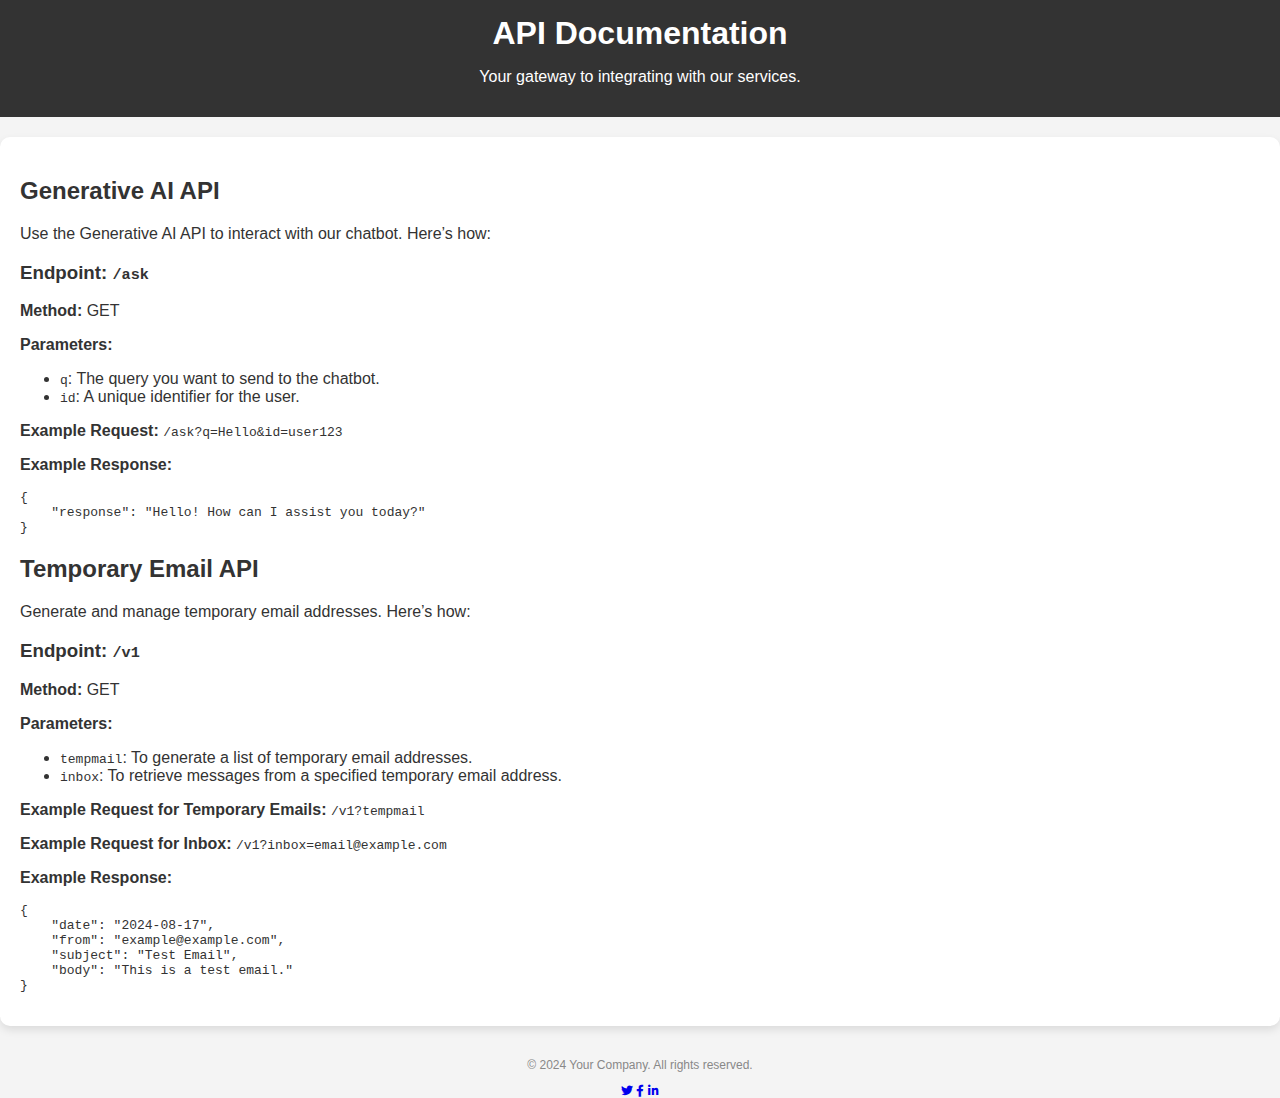
==== index.html @ 4baccab5 "Update index.html" ====
<!DOCTYPE html>
<html lang="en">
<head>
    <meta charset="UTF-8">
    <meta name="viewport" content="width=device-width, initial-scale=1.0">
    <title>API Documentation</title>
    <link rel="stylesheet" href="/styles.css">
    <!-- Adding FontAwesome for social icons -->
    <link rel="stylesheet" href="https://cdnjs.cloudflare.com/ajax/libs/font-awesome/6.0.0-beta3/css/all.min.css">
</head>
<body>
    <header>
        <div class="container">
            <h1>API Documentation</h1>
            <p>Your gateway to integrating with our services.</p>
        </div>
    </header>
    <main class="container">
        <section id="api-1">
            <h2>Generative AI API</h2>
            <p>Use the Generative AI API to interact with our chatbot. Here’s how:</p>
            <h3>Endpoint: <code>/ask</code></h3>
            <p><strong>Method:</strong> GET</p>
            <p><strong>Parameters:</strong></p>
            <ul>
                <li><code>q</code>: The query you want to send to the chatbot.</li>
                <li><code>id</code>: A unique identifier for the user.</li>
            </ul>
            <p><strong>Example Request:</strong> <code>/ask?q=Hello&id=user123</code></p>
            <p><strong>Example Response:</strong></p>
            <pre><code>{
    "response": "Hello! How can I assist you today?"
}</code></pre>
        </section>
        
        <section id="api-2">
            <h2>Temporary Email API</h2>
            <p>Generate and manage temporary email addresses. Here’s how:</p>
            <h3>Endpoint: <code>/v1</code></h3>
            <p><strong>Method:</strong> GET</p>
            <p><strong>Parameters:</strong></p>
            <ul>
                <li><code>tempmail</code>: To generate a list of temporary email addresses.</li>
                <li><code>inbox</code>: To retrieve messages from a specified temporary email address.</li>
            </ul>
            <p><strong>Example Request for Temporary Emails:</strong> <code>/v1?tempmail</code></p>
            <p><strong>Example Request for Inbox:</strong> <code>/v1?inbox=email@example.com</code></p>
            <p><strong>Example Response:</strong></p>
            <pre><code>{
    "date": "2024-08-17",
    "from": "example@example.com",
    "subject": "Test Email",
    "body": "This is a test email."
}</code></pre>
        </section>
    </main>
    <footer>
        <div class="container">
            <p>&copy; 2024 Your Company. All rights reserved.</p>
            <div class="social-icons">
                <a href="https://twitter.com/yourcompany" target="_blank"><i class="fab fa-twitter"></i></a>
                <a href="https://facebook.com/yourcompany" target="_blank"><i class="fab fa-facebook-f"></i></a>
                <a href="https://linkedin.com/company/yourcompany" target="_blank"><i class="fab fa-linkedin-in"></i></a>
            </div>
        </div>
    </footer>
</body>
</html>
---- styles.css ----
/* General Styles */
body {
    font-family: Arial, sans-serif;
    margin: 0;
    padding: 0;
    background: #f4f4f4;
    color: #333;
}

header {
    background: #333;
    color: #fff;
    padding: 15px;
    text-align: center;
    position: relative;
}

header h1 {
    margin: 0;
    font-size: 2rem;
}

main.container {
    padding: 20px;
    background: #fff;
    box-shadow: 0 4px 8px rgba(0, 0, 0, 0.1);
    border-radius: 10px;
    margin-top: 20px;
}

/* About Page Styles */
.glass-container {
    position: relative;
    width: 100%;
    max-width: 600px;
    background: rgba(255, 255, 255, 0.1);
    border-radius: 10px;
    backdrop-filter: blur(10px);
    overflow: hidden;
    box-shadow: 0 0 5px rgba(255, 255, 255, 0.2), 0 0 10px rgba(255, 255, 255, 0.3);
    animation: fadeIn 2s ease-out;
    margin-bottom: 20px;
    padding: 20px;
    box-sizing: border-box;
    overflow-y: auto;
}

.profile-picture-container {
    position: absolute;
    top: -40px; /* Adjust this value as needed */
    right: 20px; /* Adjust this value to position it outside */
    width: 80px;
    height: 80px;
    border-radius: 50%;
    overflow: hidden;
    z-index: 1;
    padding: 0; /* Removed padding */
    box-shadow: 0 0 10px rgba(255, 255, 255, 0.5);
    animation: fadeInProfile 2s ease-out;
    display: flex; /* Added flexbox to center the image */
    justify-content: center; /* Center horizontally */
    align-items: center; /* Center vertically */
    pointer-events: none; /* Prevent interaction */
}

.profile-picture {
    width: 115%;
    height: 115%;
    object-fit: cover;
    pointer-events: none; /* Prevent interaction */
}

@keyframes fadeIn {
    0% {
        opacity: 0;
        transform: scale(0.9);
    }
    100% {
        opacity: 1;
        transform: scale(1);
    }
}

@keyframes fadeInProfile {
    0% {
        opacity: 0;
        transform: scale(0.5);
    }
    100% {
        opacity: 1;
        transform: scale(1);
    }
}

.glass-content {
    color: #ffdf80;
    width: 100%;
    flex-grow: 1;
    padding-top: 60px; /* Adjusted to ensure profile picture is fully inside the box */
    box-sizing: border-box;
    overflow-y: auto;
    text-align: left;
}

.glass-content h1, .glass-content h3, .glass-content p {
    margin: 0;
    margin-bottom: 10px;
}

.glass-content p {
    font-size: 14px;
    opacity: 0.8;
}

@keyframes sideAnimation {
    0% { transform: translateX(-50%) translateY(-50%) rotate(0deg); }
    50% { transform: translateX(-50%) translateY(-50%) rotate(180deg); }
    100% { transform: translateX(-50%) translateY(-50%) rotate(360deg); }
}

.glass-container::before {
    content: '';
    position: absolute;
    top: -10px;
    left: -10px;
    right: -10px;
    bottom: -10px;
    border-radius: 15px;
    background: linear-gradient(45deg, rgba(255, 255, 255, 0.2), rgba(255, 255, 255, 0));
    animation: sideAnimation 5s infinite linear;
    pointer-events: none;
}

@media (min-width: 600px) {
    .glass-container {
        width: 80%;
    }

    .glass-container.large {
        height: auto; /* Increased height for the first box */
    }

    .glass-container.small {
        height: auto; /* Adjusted height for the second box */
    }
}

@media (max-width: 599px) {
    .glass-container {
        width: 90%;
        margin-left: auto;
        margin-right: auto;
    }

    .glass-container.large,
    .glass-container.small {
        height: auto; /* Allow height to adjust based on content */
    }

    .glass-content {
        padding-top: 60px; /* Adjust padding for smaller screens */
    }

    .profile-picture-container {
        top: 20px; /* Adjust position for smaller screens */
        right: 20px; /* Adjust right position for smaller screens */
        width: 70px;
        height: 70px;
    }
}

/* Footer Styles */
footer {
    margin-top: 20px;
    text-align: center;
    font-size: 12px;
    color: #888;
    width: 100%; /* Ensure footer takes full width */
    display: flex;
    justify-content: center;
}

/* Side Menu Styles */
.menu {
    position: fixed;
    top: 0;
    right: 0;
    width: 250px;
    height: 100%;
    background: #333;
    color: #fff;
    transform: translateX(100%);
    transition: transform 0.3s ease;
    overflow-y: auto;
    z-index: 1000;
    box-shadow: -2px 0 5px rgba(0, 0, 0, 0.2);
}

.menu.open {
    transform: translateX(0);
}

.menu-content {
    padding: 20px;
}

.menu-content h2 {
    margin-top: 0;
}

.menu-content a {
    color: #fff;
    text-decoration: none;
    display: block;
    padding: 10px 0;
    transition: background 0.3s ease;
}

.menu-content a:hover {
    background: #444;
}

.menu-toggle {
    position: fixed;
    top: 20px;
    right: 20px;
    background: #333;
    color: #fff;
    border: none;
    padding: 10px;
    border-radius: 50%;
    cursor: pointer;
    box-shadow: 0 4px 8px rgba(0, 0, 0, 0.3);
    transition: background 0.3s ease;
    z-index: 1001;
}

.menu-toggle:hover {
    background: #444;
}

.menu-toggle i {
    font-size: 1.5rem;
}

/* Responsive Design */
@media (max-width: 768px) {
    .menu {
        width: 200px;
    }

    .container {
        width: 95%;
    }
}

@media (max-width: 576px) {
    .menu {
        width: 100%;
    }

    .menu-content {
        font-size: 0.9rem;
    }
}
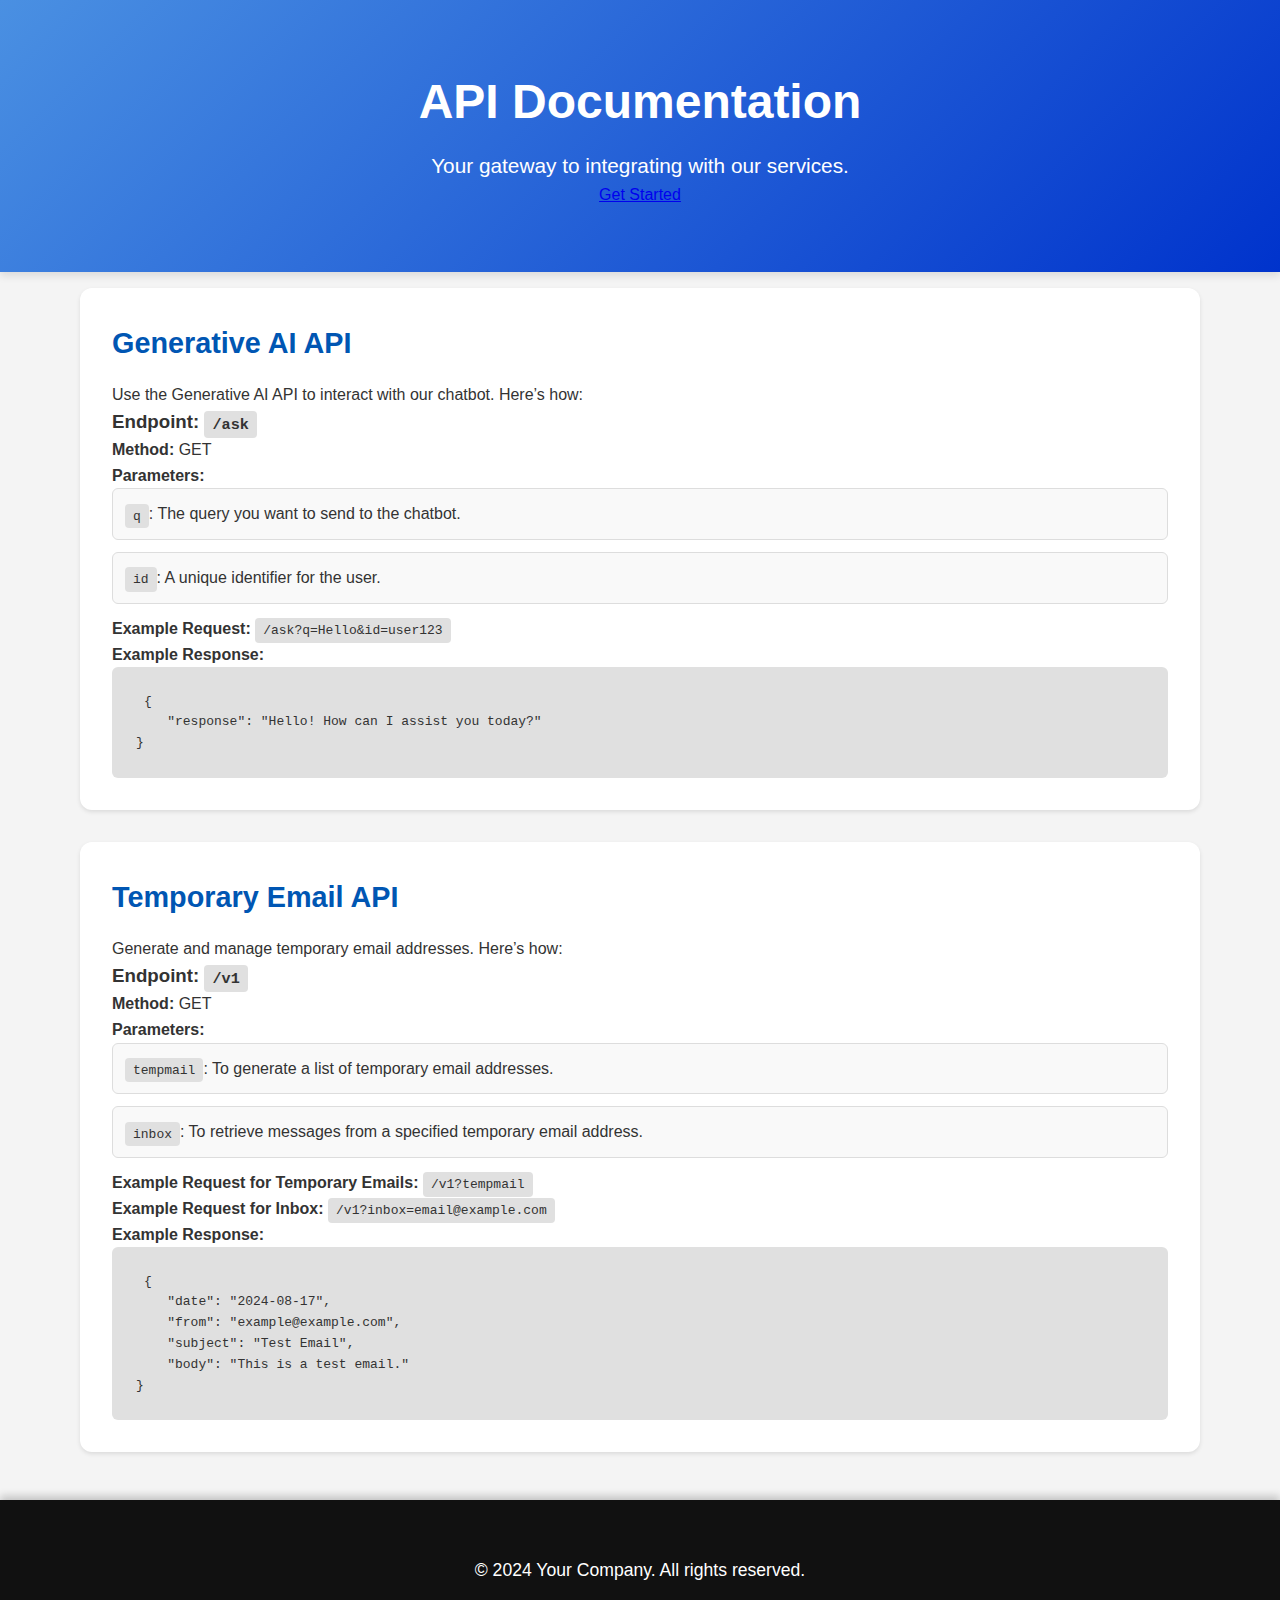
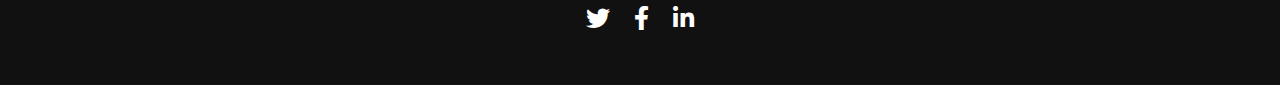
==== commit 5a176d8b: "Update index.html" ====
--- a/index.html
+++ b/index.html
@@ -7,12 +7,15 @@
     <link rel="stylesheet" href="/styles.css">
     <!-- Adding FontAwesome for social icons -->
     <link rel="stylesheet" href="https://cdnjs.cloudflare.com/ajax/libs/font-awesome/6.0.0-beta3/css/all.min.css">
+    <!-- Adding Google Fonts -->
+    <link href="https://fonts.googleapis.com/css2?family=Poppins:wght@300;400;600&display=swap" rel="stylesheet">
 </head>
 <body>
     <header>
         <div class="container">
             <h1>API Documentation</h1>
             <p>Your gateway to integrating with our services.</p>
+            <a href="#api-1" class="cta-button">Get Started</a>
         </div>
     </header>
     <main class="container">
--- a/styles.css
+++ b/styles.css
@@ -1,265 +1,148 @@
-/* General Styles */
-body {
-    font-family: Arial, sans-serif;
+/* Reset default browser styles */
+* {
     margin: 0;
     padding: 0;
-    background: #f4f4f4;
-    color: #333;
+    box-sizing: border-box;
 }
 
+body {
+    font-family: 'Arial', sans-serif;
+    line-height: 1.6;
+    color: #333;
+    background-color: #f4f4f4;
+}
+
+/* Responsive container */
+.container {
+    width: 90%;
+    max-width: 1200px;
+    margin: 0 auto;
+    padding: 1rem;
+}
+
+/* Header Styles */
 header {
-    background: #333;
+    background: linear-gradient(135deg, #4a90e2, #0033cc);
     color: #fff;
-    padding: 15px;
+    padding: 3rem 1rem;
     text-align: center;
-    position: relative;
+    box-shadow: 0 4px 8px rgba(0, 0, 0, 0.1);
 }
 
 header h1 {
-    margin: 0;
-    font-size: 2rem;
+    font-size: 3rem;
+    margin-bottom: 0.5rem;
 }
 
-main.container {
-    padding: 20px;
-    background: #fff;
-    box-shadow: 0 4px 8px rgba(0, 0, 0, 0.1);
-    border-radius: 10px;
-    margin-top: 20px;
+header p {
+    font-size: 1.3rem;
 }
 
-/* About Page Styles */
-.glass-container {
-    position: relative;
-    width: 100%;
-    max-width: 600px;
-    background: rgba(255, 255, 255, 0.1);
-    border-radius: 10px;
-    backdrop-filter: blur(10px);
-    overflow: hidden;
-    box-shadow: 0 0 5px rgba(255, 255, 255, 0.2), 0 0 10px rgba(255, 255, 255, 0.3);
-    animation: fadeIn 2s ease-out;
-    margin-bottom: 20px;
-    padding: 20px;
-    box-sizing: border-box;
-    overflow-y: auto;
+/* Main Section */
+main {
+    padding: 2rem 0;
 }
 
-.profile-picture-container {
-    position: absolute;
-    top: -40px; /* Adjust this value as needed */
-    right: 20px; /* Adjust this value to position it outside */
-    width: 80px;
-    height: 80px;
-    border-radius: 50%;
-    overflow: hidden;
-    z-index: 1;
-    padding: 0; /* Removed padding */
-    box-shadow: 0 0 10px rgba(255, 255, 255, 0.5);
-    animation: fadeInProfile 2s ease-out;
-    display: flex; /* Added flexbox to center the image */
-    justify-content: center; /* Center horizontally */
-    align-items: center; /* Center vertically */
-    pointer-events: none; /* Prevent interaction */
+/* Section Styles */
+section {
+    background: #fff;
+    border-radius: 12px;
+    box-shadow: 0 2px 4px rgba(0, 0, 0, 0.1);
+    padding: 2rem;
+    margin-bottom: 2rem;
 }
 
-.profile-picture {
-    width: 115%;
-    height: 115%;
-    object-fit: cover;
-    pointer-events: none; /* Prevent interaction */
+h2 {
+    color: #0056b3;
+    font-size: 1.8rem;
+    margin-bottom: 1rem;
 }
 
-@keyframes fadeIn {
-    0% {
-        opacity: 0;
-        transform: scale(0.9);
-    }
-    100% {
-        opacity: 1;
-        transform: scale(1);
-    }
+code {
+    background: #e0e0e0;
+    padding: 0.3rem 0.5rem;
+    border-radius: 4px;
 }
 
-@keyframes fadeInProfile {
-    0% {
-        opacity: 0;
-        transform: scale(0.5);
-    }
-    100% {
-        opacity: 1;
-        transform: scale(1);
-    }
+pre {
+    background: #e0e0e0;
+    padding: 1.5rem;
+    border-radius: 6px;
+    overflow-x: auto;
 }
 
-.glass-content {
-    color: #ffdf80;
-    width: 100%;
-    flex-grow: 1;
-    padding-top: 60px; /* Adjusted to ensure profile picture is fully inside the box */
-    box-sizing: border-box;
-    overflow-y: auto;
-    text-align: left;
+/* List Styles */
+ul {
+    list-style: none;
+    padding-left: 0;
 }
 
-.glass-content h1, .glass-content h3, .glass-content p {
-    margin: 0;
-    margin-bottom: 10px;
-}
-
-.glass-content p {
-    font-size: 14px;
-    opacity: 0.8;
-}
-
-@keyframes sideAnimation {
-    0% { transform: translateX(-50%) translateY(-50%) rotate(0deg); }
-    50% { transform: translateX(-50%) translateY(-50%) rotate(180deg); }
-    100% { transform: translateX(-50%) translateY(-50%) rotate(360deg); }
-}
-
-.glass-container::before {
-    content: '';
-    position: absolute;
-    top: -10px;
-    left: -10px;
-    right: -10px;
-    bottom: -10px;
-    border-radius: 15px;
-    background: linear-gradient(45deg, rgba(255, 255, 255, 0.2), rgba(255, 255, 255, 0));
-    animation: sideAnimation 5s infinite linear;
-    pointer-events: none;
-}
-
-@media (min-width: 600px) {
-    .glass-container {
-        width: 80%;
-    }
-
-    .glass-container.large {
-        height: auto; /* Increased height for the first box */
-    }
-
-    .glass-container.small {
-        height: auto; /* Adjusted height for the second box */
-    }
-}
-
-@media (max-width: 599px) {
-    .glass-container {
-        width: 90%;
-        margin-left: auto;
-        margin-right: auto;
-    }
-
-    .glass-container.large,
-    .glass-container.small {
-        height: auto; /* Allow height to adjust based on content */
-    }
-
-    .glass-content {
-        padding-top: 60px; /* Adjust padding for smaller screens */
-    }
-
-    .profile-picture-container {
-        top: 20px; /* Adjust position for smaller screens */
-        right: 20px; /* Adjust right position for smaller screens */
-        width: 70px;
-        height: 70px;
-    }
+ul li {
+    background: #f9f9f9;
+    border: 1px solid #ddd;
+    border-radius: 6px;
+    margin-bottom: 0.75rem;
+    padding: 0.75rem;
 }
 
 /* Footer Styles */
 footer {
-    margin-top: 20px;
+    background: #111;
+    color: #fff;
     text-align: center;
-    font-size: 12px;
-    color: #888;
-    width: 100%; /* Ensure footer takes full width */
-    display: flex;
-    justify-content: center;
+    padding: 2rem 0;
+    position: relative;
+    width: 100%;
+    box-shadow: 0 -4px 8px rgba(0, 0, 0, 0.2);
 }
 
-/* Side Menu Styles */
-.menu {
-    position: fixed;
-    top: 0;
-    right: 0;
-    width: 250px;
-    height: 100%;
-    background: #333;
-    color: #fff;
-    transform: translateX(100%);
-    transition: transform 0.3s ease;
-    overflow-y: auto;
-    z-index: 1000;
-    box-shadow: -2px 0 5px rgba(0, 0, 0, 0.2);
+footer p {
+    font-size: 1.1rem;
+    margin: 0.5rem 0;
 }
 
-.menu.open {
-    transform: translateX(0);
+footer .social-icons {
+    margin-top: 1rem;
 }
 
-.menu-content {
-    padding: 20px;
-}
-
-.menu-content h2 {
-    margin-top: 0;
-}
-
-.menu-content a {
+footer .social-icons a {
+    margin: 0 10px;
+    text-decoration: none;
     color: #fff;
-    text-decoration: none;
-    display: block;
-    padding: 10px 0;
-    transition: background 0.3s ease;
-}
-
-.menu-content a:hover {
-    background: #444;
-}
-
-.menu-toggle {
-    position: fixed;
-    top: 20px;
-    right: 20px;
-    background: #333;
-    color: #fff;
-    border: none;
-    padding: 10px;
-    border-radius: 50%;
-    cursor: pointer;
-    box-shadow: 0 4px 8px rgba(0, 0, 0, 0.3);
-    transition: background 0.3s ease;
-    z-index: 1001;
-}
-
-.menu-toggle:hover {
-    background: #444;
-}
-
-.menu-toggle i {
     font-size: 1.5rem;
 }
 
 /* Responsive Design */
 @media (max-width: 768px) {
-    .menu {
-        width: 200px;
+    header h1 {
+        font-size: 2.2rem;
     }
 
-    .container {
-        width: 95%;
+    header p {
+        font-size: 1.1rem;
+    }
+
+    section {
+        padding: 1.5rem;
+    }
+
+    h2 {
+        font-size: 1.6rem;
+    }
+
+    ul li {
+        font-size: 0.9rem;
+    }
+
+    footer {
+        padding: 1.5rem 0;
+    }
+
+    footer p {
+        font-size: 1rem;
+    }
+
+    footer .social-icons a {
+        font-size: 1.3rem;
     }
 }
-
-@media (max-width: 576px) {
-    .menu {
-        width: 100%;
-    }
-
-    .menu-content {
-        font-size: 0.9rem;
-    }
-}
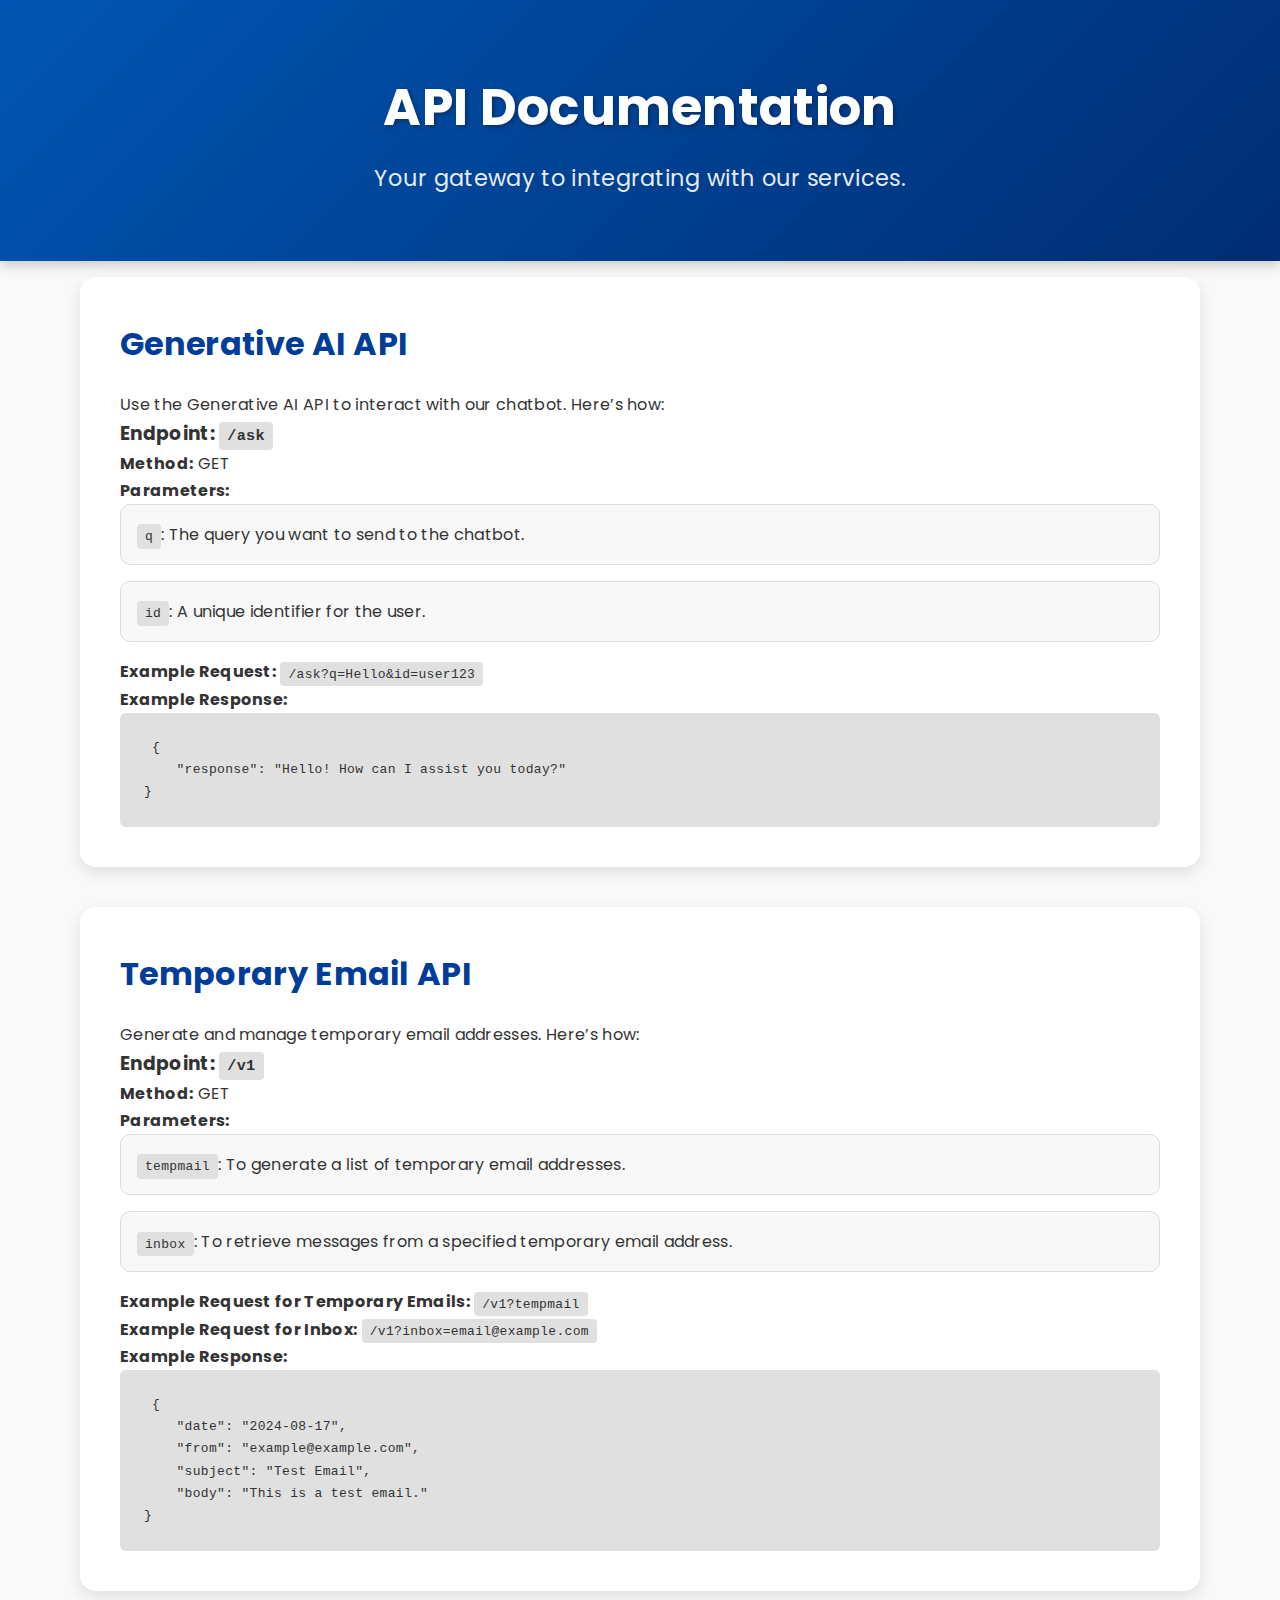
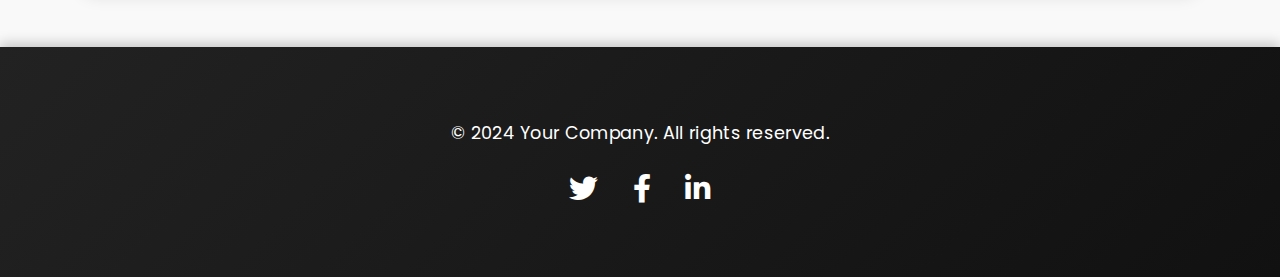
==== commit ff028bf4: "Update index.html" ====
--- a/index.html
+++ b/index.html
@@ -5,17 +5,15 @@
     <meta name="viewport" content="width=device-width, initial-scale=1.0">
     <title>API Documentation</title>
     <link rel="stylesheet" href="/styles.css">
-    <!-- Adding FontAwesome for social icons -->
+    <!-- Adding Google Fonts and FontAwesome -->
+    <link href="https://fonts.googleapis.com/css2?family=Poppins:wght@300;400;600&display=swap" rel="stylesheet">
     <link rel="stylesheet" href="https://cdnjs.cloudflare.com/ajax/libs/font-awesome/6.0.0-beta3/css/all.min.css">
-    <!-- Adding Google Fonts -->
-    <link href="https://fonts.googleapis.com/css2?family=Poppins:wght@300;400;600&display=swap" rel="stylesheet">
 </head>
 <body>
     <header>
         <div class="container">
             <h1>API Documentation</h1>
             <p>Your gateway to integrating with our services.</p>
-            <a href="#api-1" class="cta-button">Get Started</a>
         </div>
     </header>
     <main class="container">
--- a/styles.css
+++ b/styles.css
@@ -5,11 +5,16 @@
     box-sizing: border-box;
 }
 
+html {
+    scroll-behavior: smooth;
+}
+
 body {
-    font-family: 'Arial', sans-serif;
-    line-height: 1.6;
+    font-family: 'Poppins', sans-serif;
+    line-height: 1.7;
     color: #333;
-    background-color: #f4f4f4;
+    background-color: #f9f9f9;
+    letter-spacing: 0.02em;
 }
 
 /* Responsive container */
@@ -22,20 +27,38 @@
 
 /* Header Styles */
 header {
-    background: linear-gradient(135deg, #4a90e2, #0033cc);
+    background: linear-gradient(135deg, #0056b3, #002d73);
     color: #fff;
     padding: 3rem 1rem;
     text-align: center;
-    box-shadow: 0 4px 8px rgba(0, 0, 0, 0.1);
+    box-shadow: 0 4px 12px rgba(0, 0, 0, 0.2);
 }
 
 header h1 {
-    font-size: 3rem;
+    font-size: 3.2rem;
     margin-bottom: 0.5rem;
+    text-shadow: 2px 2px 4px rgba(0, 0, 0, 0.3);
 }
 
 header p {
-    font-size: 1.3rem;
+    font-size: 1.4rem;
+    opacity: 0.9;
+}
+
+.cta-button {
+    display: inline-block;
+    background-color: #0056b3;
+    color: #fff;
+    padding: 1rem 2rem;
+    border-radius: 50px;
+    text-decoration: none;
+    font-size: 1.2rem;
+    margin-top: 1rem;
+    transition: background-color 0.3s ease;
+}
+
+.cta-button:hover {
+    background-color: #003d99;
 }
 
 /* Main Section */
@@ -46,16 +69,17 @@
 /* Section Styles */
 section {
     background: #fff;
-    border-radius: 12px;
-    box-shadow: 0 2px 4px rgba(0, 0, 0, 0.1);
-    padding: 2rem;
-    margin-bottom: 2rem;
+    border-radius: 16px;
+    box-shadow: 0 6px 16px rgba(0, 0, 0, 0.1);
+    padding: 2.5rem;
+    margin-bottom: 2.5rem;
+    animation: fadeInUp 0.6s ease-out;
 }
 
 h2 {
-    color: #0056b3;
-    font-size: 1.8rem;
-    margin-bottom: 1rem;
+    color: #003d99;
+    font-size: 2rem;
+    margin-bottom: 1.2rem;
 }
 
 code {
@@ -78,22 +102,27 @@
 }
 
 ul li {
-    background: #f9f9f9;
+    background: #f8f8f8;
     border: 1px solid #ddd;
-    border-radius: 6px;
-    margin-bottom: 0.75rem;
-    padding: 0.75rem;
+    border-radius: 10px;
+    margin-bottom: 1rem;
+    padding: 1rem;
+    transition: box-shadow 0.2s ease;
+}
+
+ul li:hover {
+    box-shadow: 0 2px 8px rgba(0, 0, 0, 0.1);
 }
 
 /* Footer Styles */
 footer {
-    background: #111;
+    background: linear-gradient(135deg, #222, #111);
     color: #fff;
     text-align: center;
-    padding: 2rem 0;
+    padding: 3rem 0;
     position: relative;
     width: 100%;
-    box-shadow: 0 -4px 8px rgba(0, 0, 0, 0.2);
+    box-shadow: 0 -4px 12px rgba(0, 0, 0, 0.2);
 }
 
 footer p {
@@ -106,20 +135,26 @@
 }
 
 footer .social-icons a {
-    margin: 0 10px;
+    margin: 0 15px;
     text-decoration: none;
     color: #fff;
-    font-size: 1.5rem;
+    font-size: 1.8rem;
+    transition: transform 0.3s ease, color 0.3s ease;
+}
+
+footer .social-icons a:hover {
+    transform: scale(1.2);
+    color: #4a90e2;
 }
 
 /* Responsive Design */
 @media (max-width: 768px) {
     header h1 {
-        font-size: 2.2rem;
+        font-size: 2.5rem;
     }
 
     header p {
-        font-size: 1.1rem;
+        font-size: 1.2rem;
     }
 
     section {
@@ -135,7 +170,7 @@
     }
 
     footer {
-        padding: 1.5rem 0;
+        padding: 2rem 0;
     }
 
     footer p {
@@ -143,6 +178,18 @@
     }
 
     footer .social-icons a {
-        font-size: 1.3rem;
+        font-size: 1.5rem;
     }
 }
+
+/* Animations */
+@keyframes fadeInUp {
+    from {
+        opacity: 0;
+        transform: translateY(20px);
+    }
+    to {
+        opacity: 1;
+        transform: translateY(0);
+    }
+}
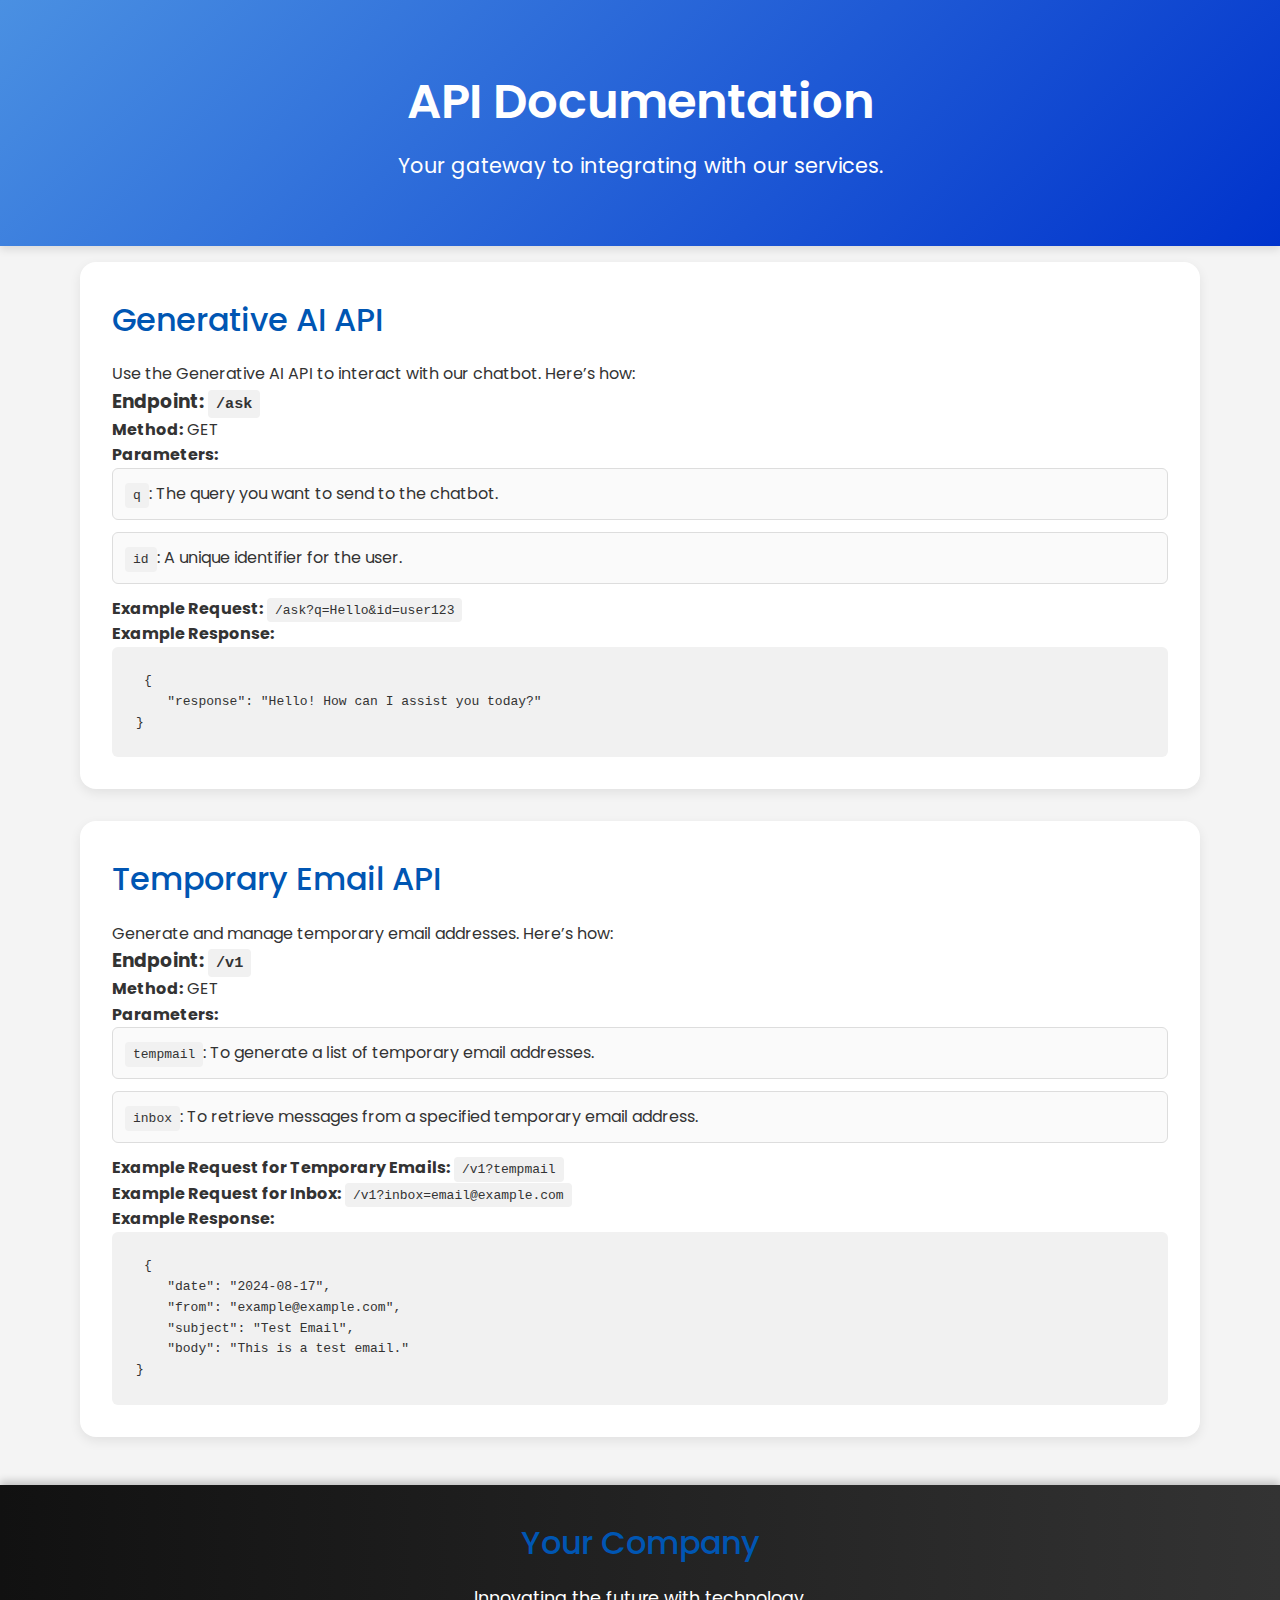
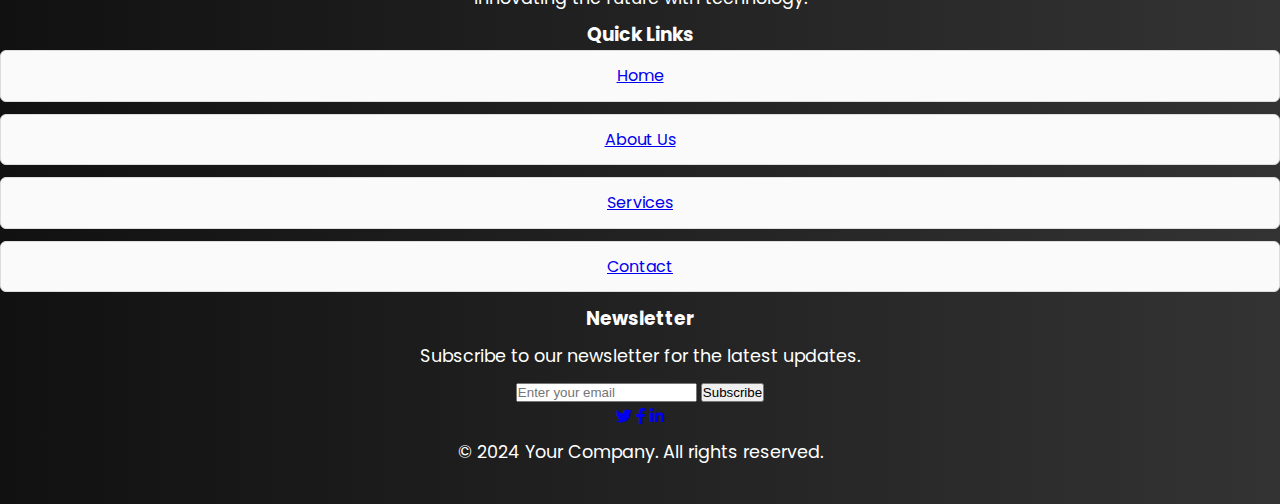
==== commit 89a31242: "Update index.html" ====
--- a/index.html
+++ b/index.html
@@ -5,9 +5,9 @@
     <meta name="viewport" content="width=device-width, initial-scale=1.0">
     <title>API Documentation</title>
     <link rel="stylesheet" href="/styles.css">
-    <!-- Adding Google Fonts and FontAwesome -->
-    <link href="https://fonts.googleapis.com/css2?family=Poppins:wght@300;400;600&display=swap" rel="stylesheet">
+    <!-- Adding FontAwesome for social icons -->
     <link rel="stylesheet" href="https://cdnjs.cloudflare.com/ajax/libs/font-awesome/6.0.0-beta3/css/all.min.css">
+    <link rel="stylesheet" href="https://fonts.googleapis.com/css2?family=Poppins:wght@400;600&display=swap">
 </head>
 <body>
     <header>
@@ -55,15 +55,42 @@
 }</code></pre>
         </section>
     </main>
+
     <footer>
-        <div class="container">
-            <p>&copy; 2024 Your Company. All rights reserved.</p>
-            <div class="social-icons">
+        <div class="footer-container">
+            <div class="footer-logo">
+                <h2>Your Company</h2>
+                <p>Innovating the future with technology.</p>
+            </div>
+            
+            <div class="footer-links">
+                <h3>Quick Links</h3>
+                <ul>
+                    <li><a href="#">Home</a></li>
+                    <li><a href="#">About Us</a></li>
+                    <li><a href="#">Services</a></li>
+                    <li><a href="#">Contact</a></li>
+                </ul>
+            </div>
+            
+            <div class="footer-newsletter">
+                <h3>Newsletter</h3>
+                <p>Subscribe to our newsletter for the latest updates.</p>
+                <form>
+                    <input type="email" placeholder="Enter your email">
+                    <button type="submit">Subscribe</button>
+                </form>
+            </div>
+
+            <div class="footer-social-icons">
                 <a href="https://twitter.com/yourcompany" target="_blank"><i class="fab fa-twitter"></i></a>
                 <a href="https://facebook.com/yourcompany" target="_blank"><i class="fab fa-facebook-f"></i></a>
                 <a href="https://linkedin.com/company/yourcompany" target="_blank"><i class="fab fa-linkedin-in"></i></a>
             </div>
         </div>
+        <div class="footer-bottom">
+            <p>&copy; 2024 Your Company. All rights reserved.</p>
+        </div>
     </footer>
 </body>
 </html>
--- a/styles.css
+++ b/styles.css
@@ -5,16 +5,11 @@
     box-sizing: border-box;
 }
 
-html {
-    scroll-behavior: smooth;
-}
-
 body {
     font-family: 'Poppins', sans-serif;
-    line-height: 1.7;
+    line-height: 1.6;
     color: #333;
-    background-color: #f9f9f9;
-    letter-spacing: 0.02em;
+    background-color: #f4f4f4;
 }
 
 /* Responsive container */
@@ -27,38 +22,21 @@
 
 /* Header Styles */
 header {
-    background: linear-gradient(135deg, #0056b3, #002d73);
+    background: linear-gradient(135deg, #4a90e2, #0033cc);
     color: #fff;
     padding: 3rem 1rem;
     text-align: center;
-    box-shadow: 0 4px 12px rgba(0, 0, 0, 0.2);
+    box-shadow: 0 4px 8px rgba(0, 0, 0, 0.1);
 }
 
 header h1 {
-    font-size: 3.2rem;
+    font-size: 3rem;
     margin-bottom: 0.5rem;
-    text-shadow: 2px 2px 4px rgba(0, 0, 0, 0.3);
+    font-weight: 600;
 }
 
 header p {
-    font-size: 1.4rem;
-    opacity: 0.9;
-}
-
-.cta-button {
-    display: inline-block;
-    background-color: #0056b3;
-    color: #fff;
-    padding: 1rem 2rem;
-    border-radius: 50px;
-    text-decoration: none;
-    font-size: 1.2rem;
-    margin-top: 1rem;
-    transition: background-color 0.3s ease;
-}
-
-.cta-button:hover {
-    background-color: #003d99;
+    font-size: 1.3rem;
 }
 
 /* Main Section */
@@ -70,26 +48,31 @@
 section {
     background: #fff;
     border-radius: 16px;
-    box-shadow: 0 6px 16px rgba(0, 0, 0, 0.1);
-    padding: 2.5rem;
-    margin-bottom: 2.5rem;
-    animation: fadeInUp 0.6s ease-out;
+    box-shadow: 0 4px 12px rgba(0, 0, 0, 0.08);
+    padding: 2rem;
+    margin-bottom: 2rem;
+    transition: transform 0.3s ease;
+}
+
+section:hover {
+    transform: translateY(-5px);
 }
 
 h2 {
-    color: #003d99;
+    color: #0056b3;
     font-size: 2rem;
-    margin-bottom: 1.2rem;
+    margin-bottom: 1rem;
+    font-weight: 500;
 }
 
 code {
-    background: #e0e0e0;
+    background: #f1f1f1;
     padding: 0.3rem 0.5rem;
     border-radius: 4px;
 }
 
 pre {
-    background: #e0e0e0;
+    background: #f1f1f1;
     padding: 1.5rem;
     border-radius: 6px;
     overflow-x: auto;
@@ -102,27 +85,22 @@
 }
 
 ul li {
-    background: #f8f8f8;
+    background: #fafafa;
     border: 1px solid #ddd;
-    border-radius: 10px;
-    margin-bottom: 1rem;
-    padding: 1rem;
-    transition: box-shadow 0.2s ease;
-}
-
-ul li:hover {
-    box-shadow: 0 2px 8px rgba(0, 0, 0, 0.1);
+    border-radius: 6px;
+    margin-bottom: 0.75rem;
+    padding: 0.75rem;
 }
 
 /* Footer Styles */
 footer {
-    background: linear-gradient(135deg, #222, #111);
+    background: linear-gradient(to right, #111, #333);
     color: #fff;
     text-align: center;
-    padding: 3rem 0;
+    padding: 2rem 0;
     position: relative;
     width: 100%;
-    box-shadow: 0 -4px 12px rgba(0, 0, 0, 0.2);
+    box-shadow: 0 -4px 8px rgba(0, 0, 0, 0.2);
 }
 
 footer p {
@@ -135,26 +113,25 @@
 }
 
 footer .social-icons a {
-    margin: 0 15px;
+    margin: 0 10px;
     text-decoration: none;
     color: #fff;
     font-size: 1.8rem;
-    transition: transform 0.3s ease, color 0.3s ease;
+    transition: color 0.3s ease;
 }
 
 footer .social-icons a:hover {
-    transform: scale(1.2);
     color: #4a90e2;
 }
 
 /* Responsive Design */
 @media (max-width: 768px) {
     header h1 {
-        font-size: 2.5rem;
+        font-size: 2.2rem;
     }
 
     header p {
-        font-size: 1.2rem;
+        font-size: 1.1rem;
     }
 
     section {
@@ -170,7 +147,7 @@
     }
 
     footer {
-        padding: 2rem 0;
+        padding: 1.5rem 0;
     }
 
     footer p {
@@ -182,14 +159,17 @@
     }
 }
 
-/* Animations */
-@keyframes fadeInUp {
-    from {
-        opacity: 0;
-        transform: translateY(20px);
-    }
-    to {
-        opacity: 1;
-        transform: translateY(0);
-    }
+/* Smooth Hover Effects */
+a {
+    transition: color 0.3s ease, background-color 0.3s ease;
 }
+
+button, .btn {
+    transition: background-color 0.3s ease, box-shadow 0.3s ease;
+}
+
+section:hover {
+    transform: translateY(-5px);
+    box-shadow: 0 6px 18px rgba(0, 0, 0, 0.15);
+}
+    
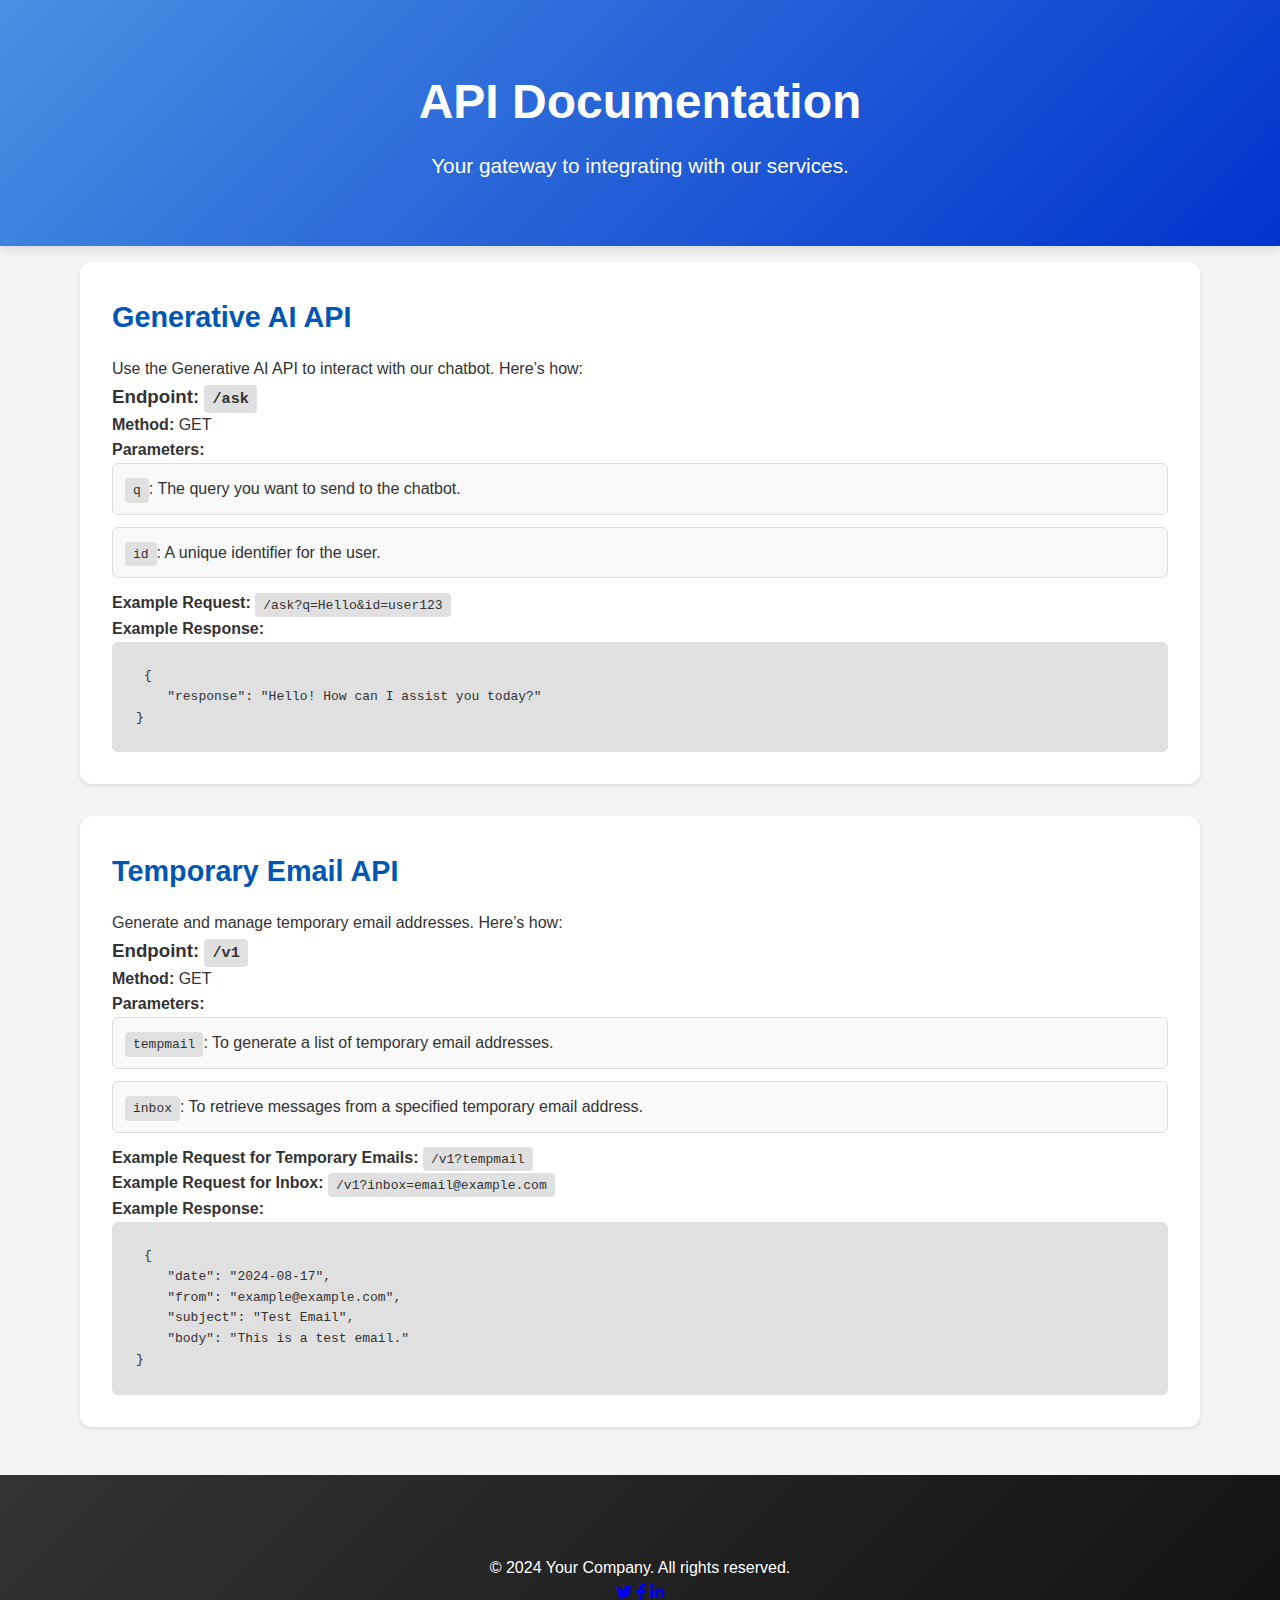
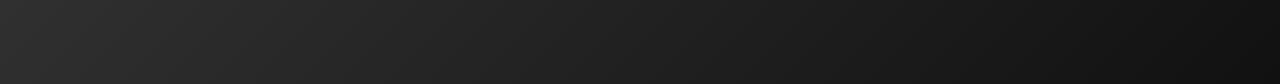
==== commit 37a90370: "Update index.html" ====
--- a/index.html
+++ b/index.html
@@ -7,7 +7,6 @@
     <link rel="stylesheet" href="/styles.css">
     <!-- Adding FontAwesome for social icons -->
     <link rel="stylesheet" href="https://cdnjs.cloudflare.com/ajax/libs/font-awesome/6.0.0-beta3/css/all.min.css">
-    <link rel="stylesheet" href="https://fonts.googleapis.com/css2?family=Poppins:wght@400;600&display=swap">
 </head>
 <body>
     <header>
@@ -55,42 +54,15 @@
 }</code></pre>
         </section>
     </main>
-
     <footer>
-        <div class="footer-container">
-            <div class="footer-logo">
-                <h2>Your Company</h2>
-                <p>Innovating the future with technology.</p>
-            </div>
-            
-            <div class="footer-links">
-                <h3>Quick Links</h3>
-                <ul>
-                    <li><a href="#">Home</a></li>
-                    <li><a href="#">About Us</a></li>
-                    <li><a href="#">Services</a></li>
-                    <li><a href="#">Contact</a></li>
-                </ul>
-            </div>
-            
-            <div class="footer-newsletter">
-                <h3>Newsletter</h3>
-                <p>Subscribe to our newsletter for the latest updates.</p>
-                <form>
-                    <input type="email" placeholder="Enter your email">
-                    <button type="submit">Subscribe</button>
-                </form>
-            </div>
-
-            <div class="footer-social-icons">
+        <div class="container">
+            <p>&copy; 2024 Your Company. All rights reserved.</p>
+            <div class="social-icons">
                 <a href="https://twitter.com/yourcompany" target="_blank"><i class="fab fa-twitter"></i></a>
                 <a href="https://facebook.com/yourcompany" target="_blank"><i class="fab fa-facebook-f"></i></a>
                 <a href="https://linkedin.com/company/yourcompany" target="_blank"><i class="fab fa-linkedin-in"></i></a>
             </div>
         </div>
-        <div class="footer-bottom">
-            <p>&copy; 2024 Your Company. All rights reserved.</p>
-        </div>
     </footer>
 </body>
 </html>
--- a/styles.css
+++ b/styles.css
@@ -32,7 +32,6 @@
 header h1 {
     font-size: 3rem;
     margin-bottom: 0.5rem;
-    font-weight: 600;
 }
 
 header p {
@@ -47,32 +46,26 @@
 /* Section Styles */
 section {
     background: #fff;
-    border-radius: 16px;
-    box-shadow: 0 4px 12px rgba(0, 0, 0, 0.08);
+    border-radius: 12px;
+    box-shadow: 0 2px 4px rgba(0, 0, 0, 0.1);
     padding: 2rem;
     margin-bottom: 2rem;
-    transition: transform 0.3s ease;
-}
-
-section:hover {
-    transform: translateY(-5px);
 }
 
 h2 {
     color: #0056b3;
-    font-size: 2rem;
-    margin-bottom: 1rem;
-    font-weight: 500;
+    font-size: 1.8rem;
+    margin-bottom: 1rem;
 }
 
 code {
-    background: #f1f1f1;
+    background: #e0e0e0;
     padding: 0.3rem 0.5rem;
     border-radius: 4px;
 }
 
 pre {
-    background: #f1f1f1;
+    background: #e0e0e0;
     padding: 1.5rem;
     border-radius: 6px;
     overflow-x: auto;
@@ -85,7 +78,7 @@
 }
 
 ul li {
-    background: #fafafa;
+    background: #f9f9f9;
     border: 1px solid #ddd;
     border-radius: 6px;
     margin-bottom: 0.75rem;
@@ -94,82 +87,147 @@
 
 /* Footer Styles */
 footer {
-    background: linear-gradient(to right, #111, #333);
-    color: #fff;
+    background: linear-gradient(135deg, #333, #111);
+    color: #fff;
+    padding: 4rem 0;
+    position: relative;
+    overflow: hidden;
     text-align: center;
-    padding: 2rem 0;
-    position: relative;
-    width: 100%;
-    box-shadow: 0 -4px 8px rgba(0, 0, 0, 0.2);
-}
-
-footer p {
+}
+
+.footer-container {
+    display: flex;
+    justify-content: space-between;
+    align-items: flex-start;
+    max-width: 1200px;
+    margin: 0 auto;
+    padding: 0 1rem;
+    flex-wrap: wrap;
+}
+
+.footer-logo h2 {
+    font-size: 2rem;
+    color: #fff;
+    margin-bottom: 1rem;
+}
+
+.footer-logo p {
+    color: #bbb;
     font-size: 1.1rem;
-    margin: 0.5rem 0;
-}
-
-footer .social-icons {
-    margin-top: 1rem;
-}
-
-footer .social-icons a {
+}
+
+.footer-links {
+    margin: 1.5rem 0;
+}
+
+.footer-links h3 {
+    font-size: 1.5rem;
+    color: #fff;
+    margin-bottom: 1rem;
+}
+
+.footer-links ul {
+    list-style: none;
+    padding: 0;
+}
+
+.footer-links ul li {
+    margin-bottom: 0.75rem;
+}
+
+.footer-links ul li a {
+    color: #bbb;
+    text-decoration: none;
+    font-size: 1.1rem;
+    transition: color 0.3s ease;
+}
+
+.footer-links ul li a:hover {
+    color: #4a90e2;
+}
+
+.footer-newsletter h3 {
+    font-size: 1.5rem;
+    margin-bottom: 1rem;
+    color: #fff;
+}
+
+.footer-newsletter p {
+    color: #bbb;
+    margin-bottom: 1rem;
+}
+
+.footer-newsletter input {
+    padding: 0.8rem;
+    border-radius: 20px;
+    border: none;
+    width: 70%;
+    font-size: 1rem;
+}
+
+.footer-newsletter button {
+    padding: 0.8rem 1.5rem;
+    border-radius: 20px;
+    border: none;
+    background-color: #4a90e2;
+    color: #fff;
+    font-size: 1rem;
+    margin-left: -1rem;
+    cursor: pointer;
+    transition: background-color 0.3s ease;
+}
+
+.footer-newsletter button:hover {
+    background-color: #0056b3;
+}
+
+.footer-social-icons {
+    display: flex;
+    justify-content: center;
+    align-items: center;
+    margin-top: 1.5rem;
+}
+
+.footer-social-icons a {
     margin: 0 10px;
     text-decoration: none;
     color: #fff;
-    font-size: 1.8rem;
+    font-size: 1.5rem;
     transition: color 0.3s ease;
 }
 
-footer .social-icons a:hover {
+.footer-social-icons a:hover {
     color: #4a90e2;
 }
 
-/* Responsive Design */
+/* Footer Bottom Section */
+.footer-bottom {
+    background: #111;
+    color: #bbb;
+    padding: 1.5rem 0;
+    text-align: center;
+    margin-top: 2rem;
+    border-top: 1px solid #444;
+}
+
+.footer-bottom p {
+    font-size: 1rem;
+    margin: 0;
+}
+
 @media (max-width: 768px) {
-    header h1 {
-        font-size: 2.2rem;
+    .footer-container {
+        flex-direction: column;
+        text-align: center;
     }
 
-    header p {
-        font-size: 1.1rem;
+    .footer-newsletter input {
+        width: 100%;
+        margin-bottom: 1rem;
     }
 
-    section {
-        padding: 1.5rem;
+    .footer-newsletter button {
+        width: 100%;
+        margin-left: 0;
     }
-
-    h2 {
-        font-size: 1.6rem;
-    }
-
-    ul li {
-        font-size: 0.9rem;
-    }
-
-    footer {
-        padding: 1.5rem 0;
-    }
-
-    footer p {
-        font-size: 1rem;
-    }
-
-    footer .social-icons a {
-        font-size: 1.5rem;
-    }
-}
-
-/* Smooth Hover Effects */
-a {
-    transition: color 0.3s ease, background-color 0.3s ease;
-}
-
-button, .btn {
-    transition: background-color 0.3s ease, box-shadow 0.3s ease;
-}
-
-section:hover {
-    transform: translateY(-5px);
-    box-shadow: 0 6px 18px rgba(0, 0, 0, 0.15);
-}
-    
+}
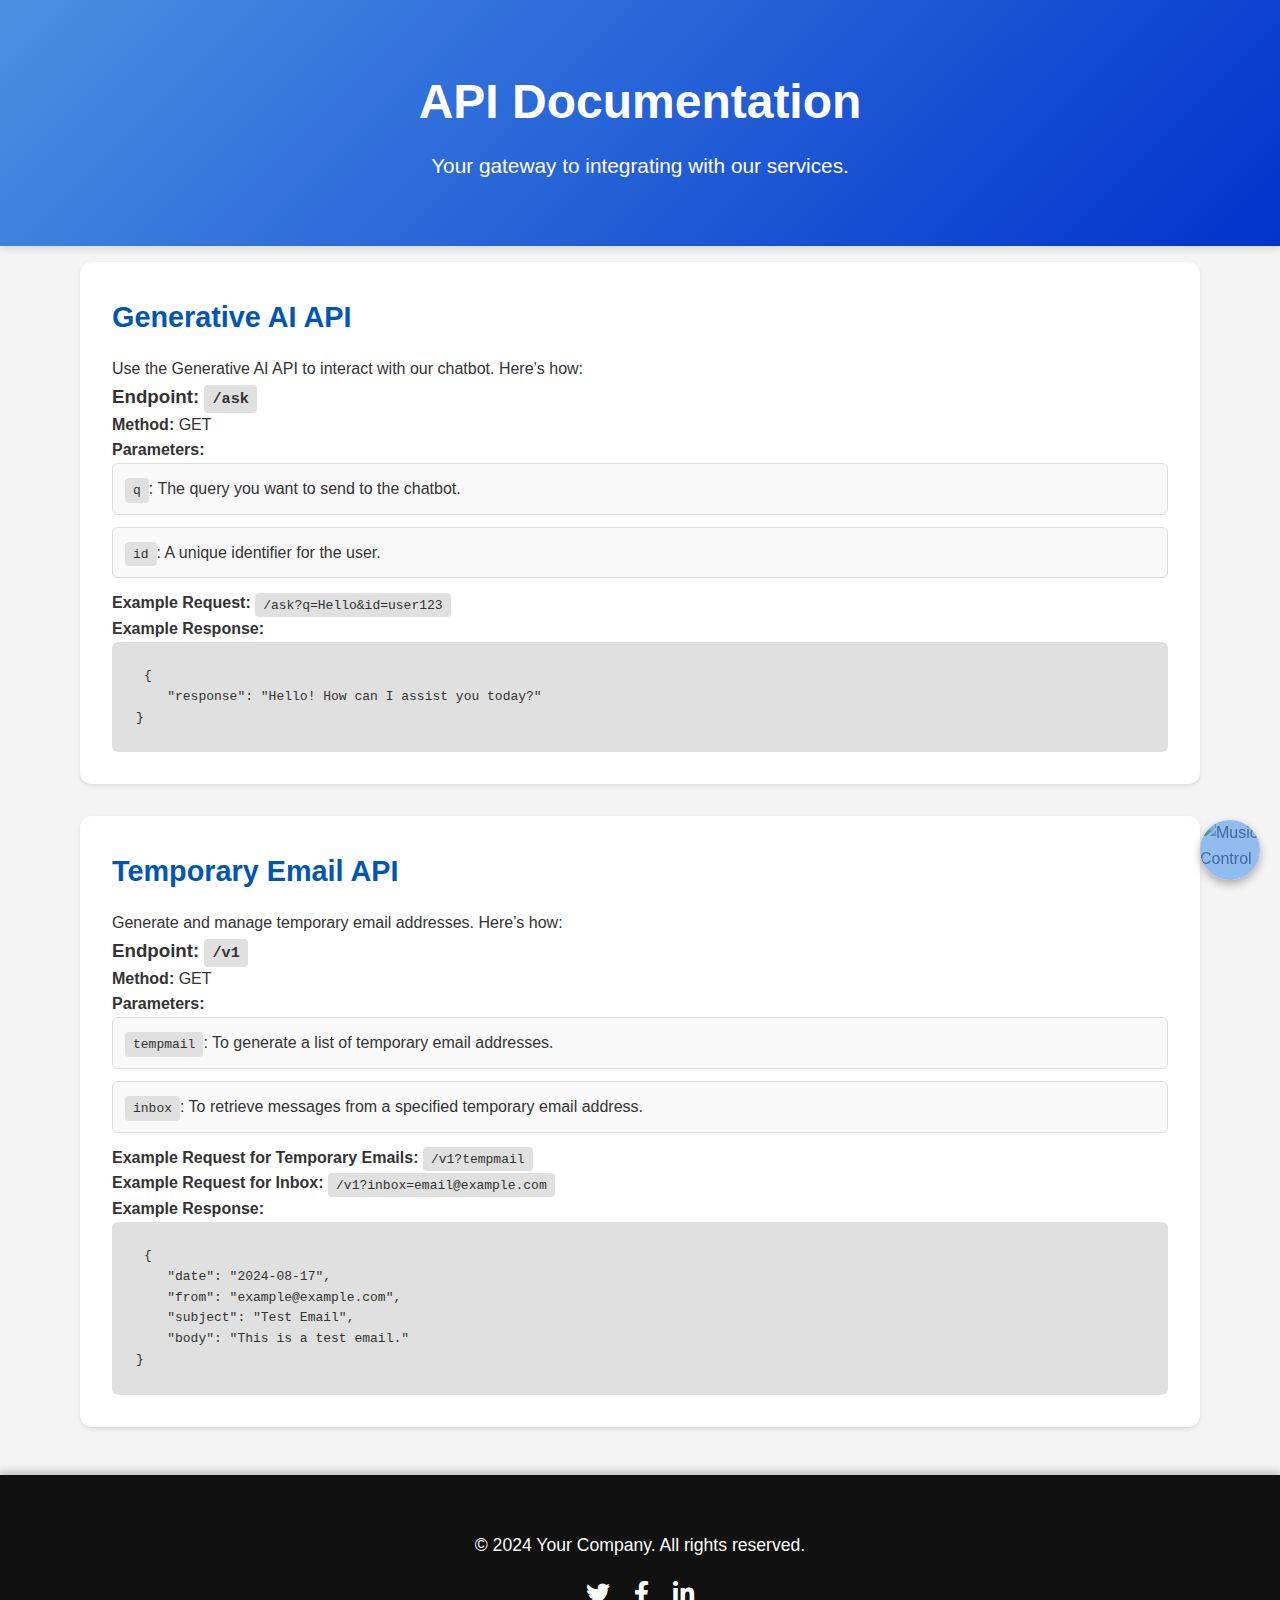
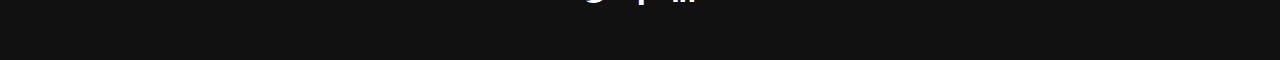
==== commit e6989b22: "Update index.html" ====
--- a/index.html
+++ b/index.html
@@ -5,8 +5,293 @@
     <meta name="viewport" content="width=device-width, initial-scale=1.0">
     <title>API Documentation</title>
     <link rel="stylesheet" href="/styles.css">
-    <!-- Adding FontAwesome for social icons -->
     <link rel="stylesheet" href="https://cdnjs.cloudflare.com/ajax/libs/font-awesome/6.0.0-beta3/css/all.min.css">
+    <style>
+        /* Reset default browser styles */
+        * {
+            margin: 0;
+            padding: 0;
+            box-sizing: border-box;
+        }
+
+        body {
+            font-family: 'Arial', sans-serif;
+            line-height: 1.6;
+            color: #333;
+            background-color: #f4f4f4;
+        }
+
+        /* Responsive container */
+        .container {
+            width: 90%;
+            max-width: 1200px;
+            margin: 0 auto;
+            padding: 1rem;
+        }
+
+        /* Header Styles */
+        header {
+            background: linear-gradient(135deg, #4a90e2, #0033cc);
+            color: #fff;
+            padding: 3rem 1rem;
+            text-align: center;
+            box-shadow: 0 4px 8px rgba(0, 0, 0, 0.1);
+        }
+
+        header h1 {
+            font-size: 3rem;
+            margin-bottom: 0.5rem;
+        }
+
+        header p {
+            font-size: 1.3rem;
+        }
+
+        /* Main Section */
+        main {
+            padding: 2rem 0;
+        }
+
+        /* Section Styles */
+        section {
+            background: #fff;
+            border-radius: 12px;
+            box-shadow: 0 2px 4px rgba(0, 0, 0, 0.1);
+            padding: 2rem;
+            margin-bottom: 2rem;
+        }
+
+        h2 {
+            color: #0056b3;
+            font-size: 1.8rem;
+            margin-bottom: 1rem;
+        }
+
+        code {
+            background: #e0e0e0;
+            padding: 0.3rem 0.5rem;
+            border-radius: 4px;
+        }
+
+        pre {
+            background: #e0e0e0;
+            padding: 1.5rem;
+            border-radius: 6px;
+            overflow-x: auto;
+        }
+
+        /* List Styles */
+        ul {
+            list-style: none;
+            padding-left: 0;
+        }
+
+        ul li {
+            background: #f9f9f9;
+            border: 1px solid #ddd;
+            border-radius: 6px;
+            margin-bottom: 0.75rem;
+            padding: 0.75rem;
+        }
+
+        /* Footer Styles */
+        footer {
+            background: #111;
+            color: #fff;
+            text-align: center;
+            padding: 2rem 0;
+            position: relative;
+            width: 100%;
+            box-shadow: 0 -4px 8px rgba(0, 0, 0, 0.2);
+        }
+
+        footer p {
+            font-size: 1.1rem;
+            margin: 0.5rem 0;
+        }
+
+        footer .social-icons {
+            margin-top: 1rem;
+        }
+
+        footer .social-icons a {
+            margin: 0 10px;
+            text-decoration: none;
+            color: #fff;
+            font-size: 1.5rem;
+        }
+
+        /* Music Player Styles */
+        #music-control {
+            position: fixed;
+            bottom: 20px;
+            right: 20px;
+            width: 60px; 
+            height: 60px;
+            border-radius: 50%;
+            background-color: rgba(255, 255, 255, 0.8); 
+            overflow: hidden;
+            box-shadow: 0 4px 8px rgba(0, 0, 0, 0.3);
+            z-index: 1000;
+            cursor: pointer;
+            display: flex;
+            align-items: center;
+            justify-content: center;
+            transition: all 0.3s ease; 
+        }
+
+        #music-control:hover {
+            transform: scale(1.1); 
+            box-shadow: 0 6px 12px rgba(0, 0, 0, 0.4);
+        }
+
+        #music-control img {
+            width: 100%;
+            height: 100%;
+            object-fit: cover;
+            border-radius: 50%;
+            animation: rotate 20s linear infinite;
+        }
+
+        @keyframes rotate {
+            0% {
+                transform: rotate(0deg);
+            }
+            100% {
+                transform: rotate(360deg);
+            }
+        }
+
+        .music-icon {
+            position: absolute;
+            width: 24px;
+            height: 24px;
+            color: #4a90e2;
+            opacity: 0;
+            animation: radiate 3s ease-in-out infinite;
+        }
+
+        .music-icon:nth-child(1) {
+            top: -20px;
+            left: 50%;
+            animation-delay: 0s;
+        }
+
+        .music-icon:nth-child(2) {
+            top: 50%;
+            left: -20px;
+            animation-delay: 0.5s;
+        }
+
+        .music-icon:nth-child(3) {
+            bottom: -20px;
+            left: 50%;
+            animation-delay: 1s;
+        }
+
+        .music-icon:nth-child(4) {
+            top: 50%;
+            right: -20px;
+            animation-delay: 1.5s;
+        }
+
+        @keyframes radiate {
+            0% {
+                opacity: 0;
+                transform: scale(0);
+            }
+            50% {
+                opacity: 1;
+                transform: scale(1.5);
+            }
+            100% {
+                opacity: 0;
+                transform: scale(0);
+            }
+        }
+
+        .beat-effect {
+            position: absolute;
+            top: -60px;
+            left: -60px;
+            width: 140px;
+            height: 140px;
+            border-radius: 50%;
+            background: rgba(74, 144, 226, 0.6);
+            box-shadow: 0 0 30px rgba(74, 144, 226, 0.8);
+            animation: beat 1s ease-in-out infinite;
+            pointer-events: none;
+        }
+
+        @keyframes beat {
+            0% {
+                transform: scale(1);
+                opacity: 0.6;
+            }
+            50% {
+                transform: scale(2);
+                opacity: 1;
+            }
+            100% {
+                transform: scale(1);
+                opacity: 0.6;
+            }
+        }
+
+        #music-notification {
+            position: fixed;
+            bottom: 90px;
+            right: 20px;
+            background-color: #fff;
+            color: #333;
+            padding: 10px 20px;
+            border-radius: 20px;
+            box-shadow: 0 4px 8px rgba(0, 0, 0, 0.3);
+            font-size: 1rem;
+            opacity: 0;
+            transition: opacity 0.5s ease-in-out, transform 0.3s ease-in-out; 
+        }
+
+        #music-notification.show {
+            opacity: 1;
+            transform: translateY(-10px); 
+        }
+
+        /* Responsive Design */
+        @media (max-width: 768px) {
+            header h1 {
+                font-size: 2.2rem;
+            }
+
+            header p {
+                font-size: 1.1rem;
+            }
+
+            section {
+                padding: 1.5rem;
+            }
+
+            h2 {
+                font-size: 1.6rem;
+            }
+
+            ul li {
+                font-size: 0.9rem;
+            }
+
+            footer {
+                padding: 1.5rem 0;
+            }
+
+            footer p {
+                font-size: 1rem;
+            }
+
+            footer .social-icons a {
+                font-size: 1.3rem;
+            }
+        }
+    </style>
 </head>
 <body>
     <header>
@@ -15,6 +300,7 @@
             <p>Your gateway to integrating with our services.</p>
         </div>
     </header>
+
     <main class="container">
         <section id="api-1">
             <h2>Generative AI API</h2>
@@ -54,6 +340,7 @@
 }</code></pre>
         </section>
     </main>
+
     <footer>
         <div class="container">
             <p>&copy; 2024 Your Company. All rights reserved.</p>
@@ -64,5 +351,53 @@
             </div>
         </div>
     </footer>
+
+    <div id="music-control">
+        <div class="beat-effect"></div>
+        <img src="https://i.ibb.co/rM1Y2Q8/IMG-20240817-202204.jpg" alt="Music Control">
+        <i class="fas fa-music music-icon"></i>
+        <i class="fas fa-music music-icon"></i>
+        <i class="fas fa-music music-icon"></i>
+        <i class="fas fa-music music-icon"></i>
+    </div>
+    <div id="music-notification">Music is playing...</div>
+
+    <audio id="background-music" autoplay loop>
+        <source src="https://www.dropbox.com/scl/fi/k4xcto66iv636j0p1zzdo/Ace-of-Base-Happy-Nation-Official-Music-Video-MP3_320K.mp3?rlkey=800j2ub06fv7hj9vc70i60l5o&dl=1" type="audio/mp3">
+        Your browser does not support the audio element.
+    </audio>
+
+    <script>
+        const music = document.getElementById("background-music");
+        const musicControl = document.getElementById("music-control");
+        const musicNotification = document.getElementById("music-notification");
+
+        // Ensure music starts automatically
+        music.play().catch(() => {
+            console.log('Auto-play was prevented');
+        });
+
+        // Music control button functionality
+        musicControl.addEventListener("click", () => {
+            if (music.paused) {
+                music.play();
+                localStorage.setItem('musicPaused', 'false');
+                showNotification("Music is playing...");
+            } else {
+                music.pause();
+                localStorage.setItem('musicPaused', 'true');
+                showNotification("Music is paused.");
+            }
+        });
+
+        // Show music notification
+        function showNotification(message) {
+            musicNotification.textContent = message;
+            musicNotification.classList.add("show");
+            setTimeout(() => {
+                musicNotification.classList.remove("show");
+            }, 2000);
+        }
+    </script>
 </body>
 </html>
--- a/styles.css
+++ b/styles.css
@@ -6,7 +6,7 @@
 }
 
 body {
-    font-family: 'Poppins', sans-serif;
+    font-family: 'Arial', sans-serif;
     line-height: 1.6;
     color: #333;
     background-color: #f4f4f4;
@@ -87,147 +87,62 @@
 
 /* Footer Styles */
 footer {
-    background: linear-gradient(135deg, #333, #111);
+    background: #111;
     color: #fff;
-    padding: 4rem 0;
+    text-align: center;
+    padding: 2rem 0;
     position: relative;
-    overflow: hidden;
-    text-align: center;
+    width: 100%;
+    box-shadow: 0 -4px 8px rgba(0, 0, 0, 0.2);
 }
 
-.footer-container {
-    display: flex;
-    justify-content: space-between;
-    align-items: flex-start;
-    max-width: 1200px;
-    margin: 0 auto;
-    padding: 0 1rem;
-    flex-wrap: wrap;
+footer p {
+    font-size: 1.1rem;
+    margin: 0.5rem 0;
 }
 
-.footer-logo h2 {
-    font-size: 2rem;
-    color: #fff;
-    margin-bottom: 1rem;
+footer .social-icons {
+    margin-top: 1rem;
 }
 
-.footer-logo p {
-    color: #bbb;
-    font-size: 1.1rem;
-}
-
-.footer-links {
-    margin: 1.5rem 0;
-}
-
-.footer-links h3 {
-    font-size: 1.5rem;
-    color: #fff;
-    margin-bottom: 1rem;
-}
-
-.footer-links ul {
-    list-style: none;
-    padding: 0;
-}
-
-.footer-links ul li {
-    margin-bottom: 0.75rem;
-}
-
-.footer-links ul li a {
-    color: #bbb;
-    text-decoration: none;
-    font-size: 1.1rem;
-    transition: color 0.3s ease;
-}
-
-.footer-links ul li a:hover {
-    color: #4a90e2;
-}
-
-.footer-newsletter h3 {
-    font-size: 1.5rem;
-    margin-bottom: 1rem;
-    color: #fff;
-}
-
-.footer-newsletter p {
-    color: #bbb;
-    margin-bottom: 1rem;
-}
-
-.footer-newsletter input {
-    padding: 0.8rem;
-    border-radius: 20px;
-    border: none;
-    width: 70%;
-    font-size: 1rem;
-}
-
-.footer-newsletter button {
-    padding: 0.8rem 1.5rem;
-    border-radius: 20px;
-    border: none;
-    background-color: #4a90e2;
-    color: #fff;
-    font-size: 1rem;
-    margin-left: -1rem;
-    cursor: pointer;
-    transition: background-color 0.3s ease;
-}
-
-.footer-newsletter button:hover {
-    background-color: #0056b3;
-}
-
-.footer-social-icons {
-    display: flex;
-    justify-content: center;
-    align-items: center;
-    margin-top: 1.5rem;
-}
-
-.footer-social-icons a {
+footer .social-icons a {
     margin: 0 10px;
     text-decoration: none;
     color: #fff;
     font-size: 1.5rem;
-    transition: color 0.3s ease;
 }
 
-.footer-social-icons a:hover {
-    color: #4a90e2;
-}
-
-/* Footer Bottom Section */
-.footer-bottom {
-    background: #111;
-    color: #bbb;
-    padding: 1.5rem 0;
-    text-align: center;
-    margin-top: 2rem;
-    border-top: 1px solid #444;
-}
-
-.footer-bottom p {
-    font-size: 1rem;
-    margin: 0;
-}
-
+/* Responsive Design */
 @media (max-width: 768px) {
-    .footer-container {
-        flex-direction: column;
-        text-align: center;
+    header h1 {
+        font-size: 2.2rem;
     }
 
-    .footer-newsletter input {
-        width: 100%;
-        margin-bottom: 1rem;
+    header p {
+        font-size: 1.1rem;
     }
 
-    .footer-newsletter button {
-        width: 100%;
-        margin-left: 0;
+    section {
+        padding: 1.5rem;
+    }
+
+    h2 {
+        font-size: 1.6rem;
+    }
+
+    ul li {
+        font-size: 0.9rem;
+    }
+
+    footer {
+        padding: 1.5rem 0;
+    }
+
+    footer p {
+        font-size: 1rem;
+    }
+
+    footer .social-icons a {
+        font-size: 1.3rem;
     }
 }
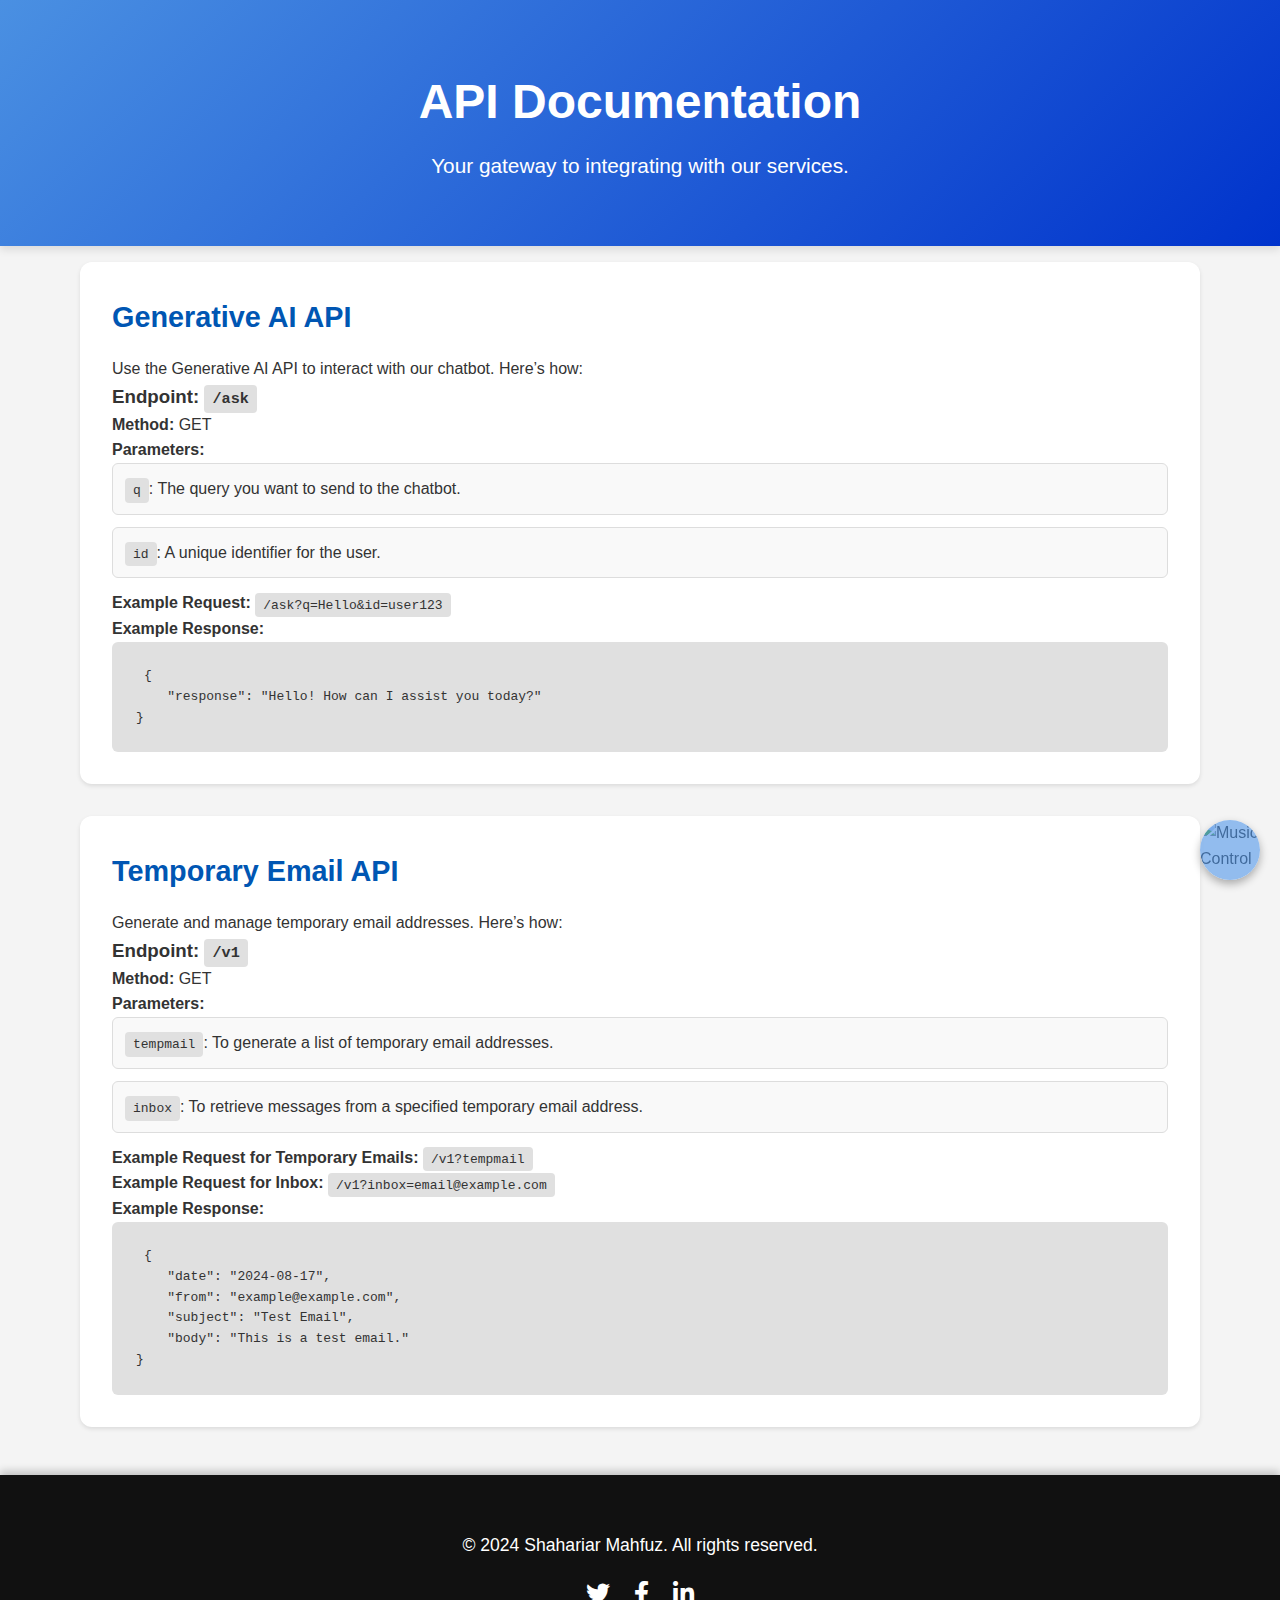
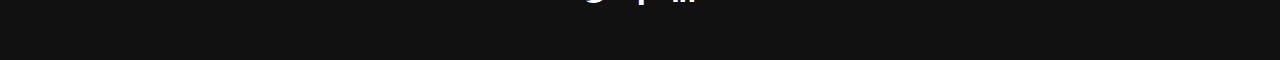
==== commit d075f5d2: "Update index.html" ====
--- a/index.html
+++ b/index.html
@@ -343,7 +343,7 @@
 
     <footer>
         <div class="container">
-            <p>&copy; 2024 Your Company. All rights reserved.</p>
+            <p>&copy; 2024 Shahariar Mahfuz. All rights reserved.</p>
             <div class="social-icons">
                 <a href="https://twitter.com/yourcompany" target="_blank"><i class="fab fa-twitter"></i></a>
                 <a href="https://facebook.com/yourcompany" target="_blank"><i class="fab fa-facebook-f"></i></a>
@@ -363,7 +363,7 @@
     <div id="music-notification">Music is playing...</div>
 
     <audio id="background-music" autoplay loop>
-        <source src="https://www.dropbox.com/scl/fi/k4xcto66iv636j0p1zzdo/Ace-of-Base-Happy-Nation-Official-Music-Video-MP3_320K.mp3?rlkey=800j2ub06fv7hj9vc70i60l5o&dl=1" type="audio/mp3">
+        <source src="https://www.dropbox.com/scl/fi/5d61f8rlwc06hq109j8nc/Rizky-Ayuba-Kimi-No-Toriko-Remix-MP3_320K.mp3?rlkey=m9ppkd824596a2jsdllzcyacl&dl=1" type="audio/mp3">
         Your browser does not support the audio element.
     </audio>
 
